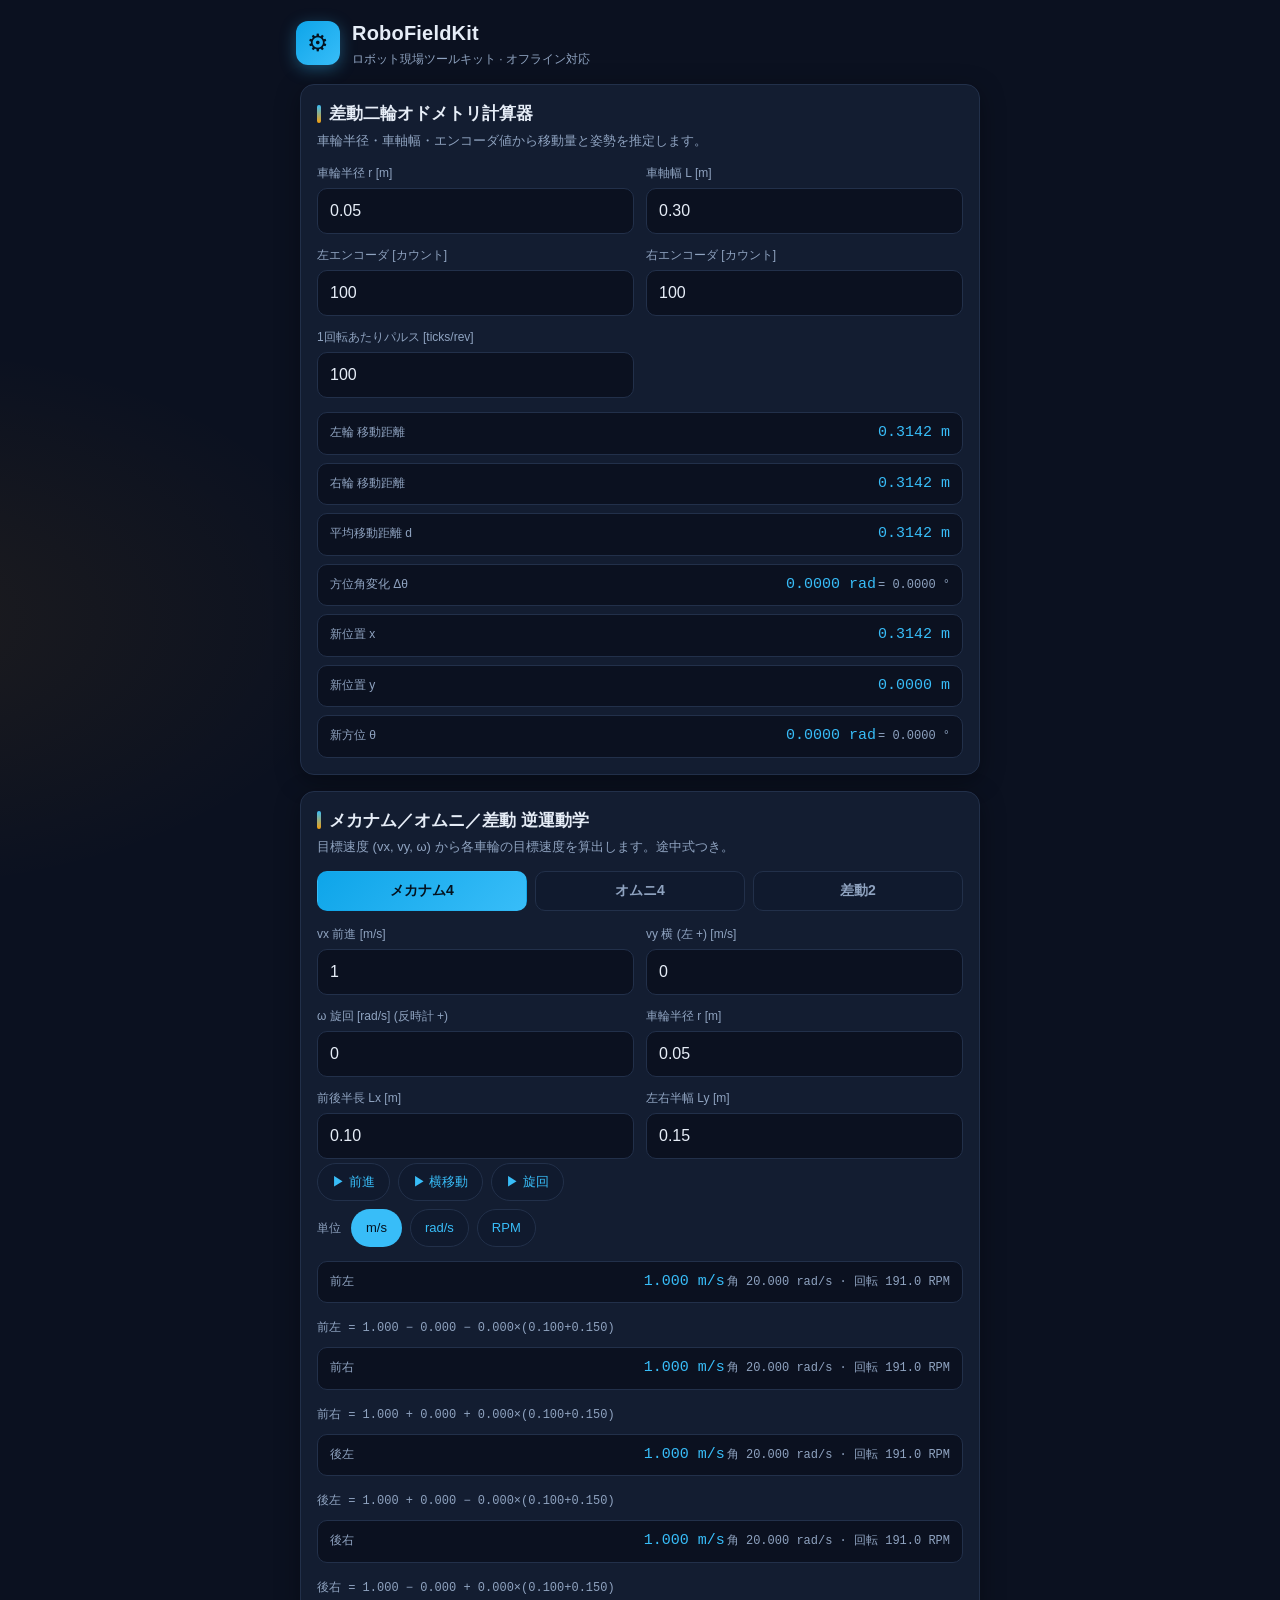
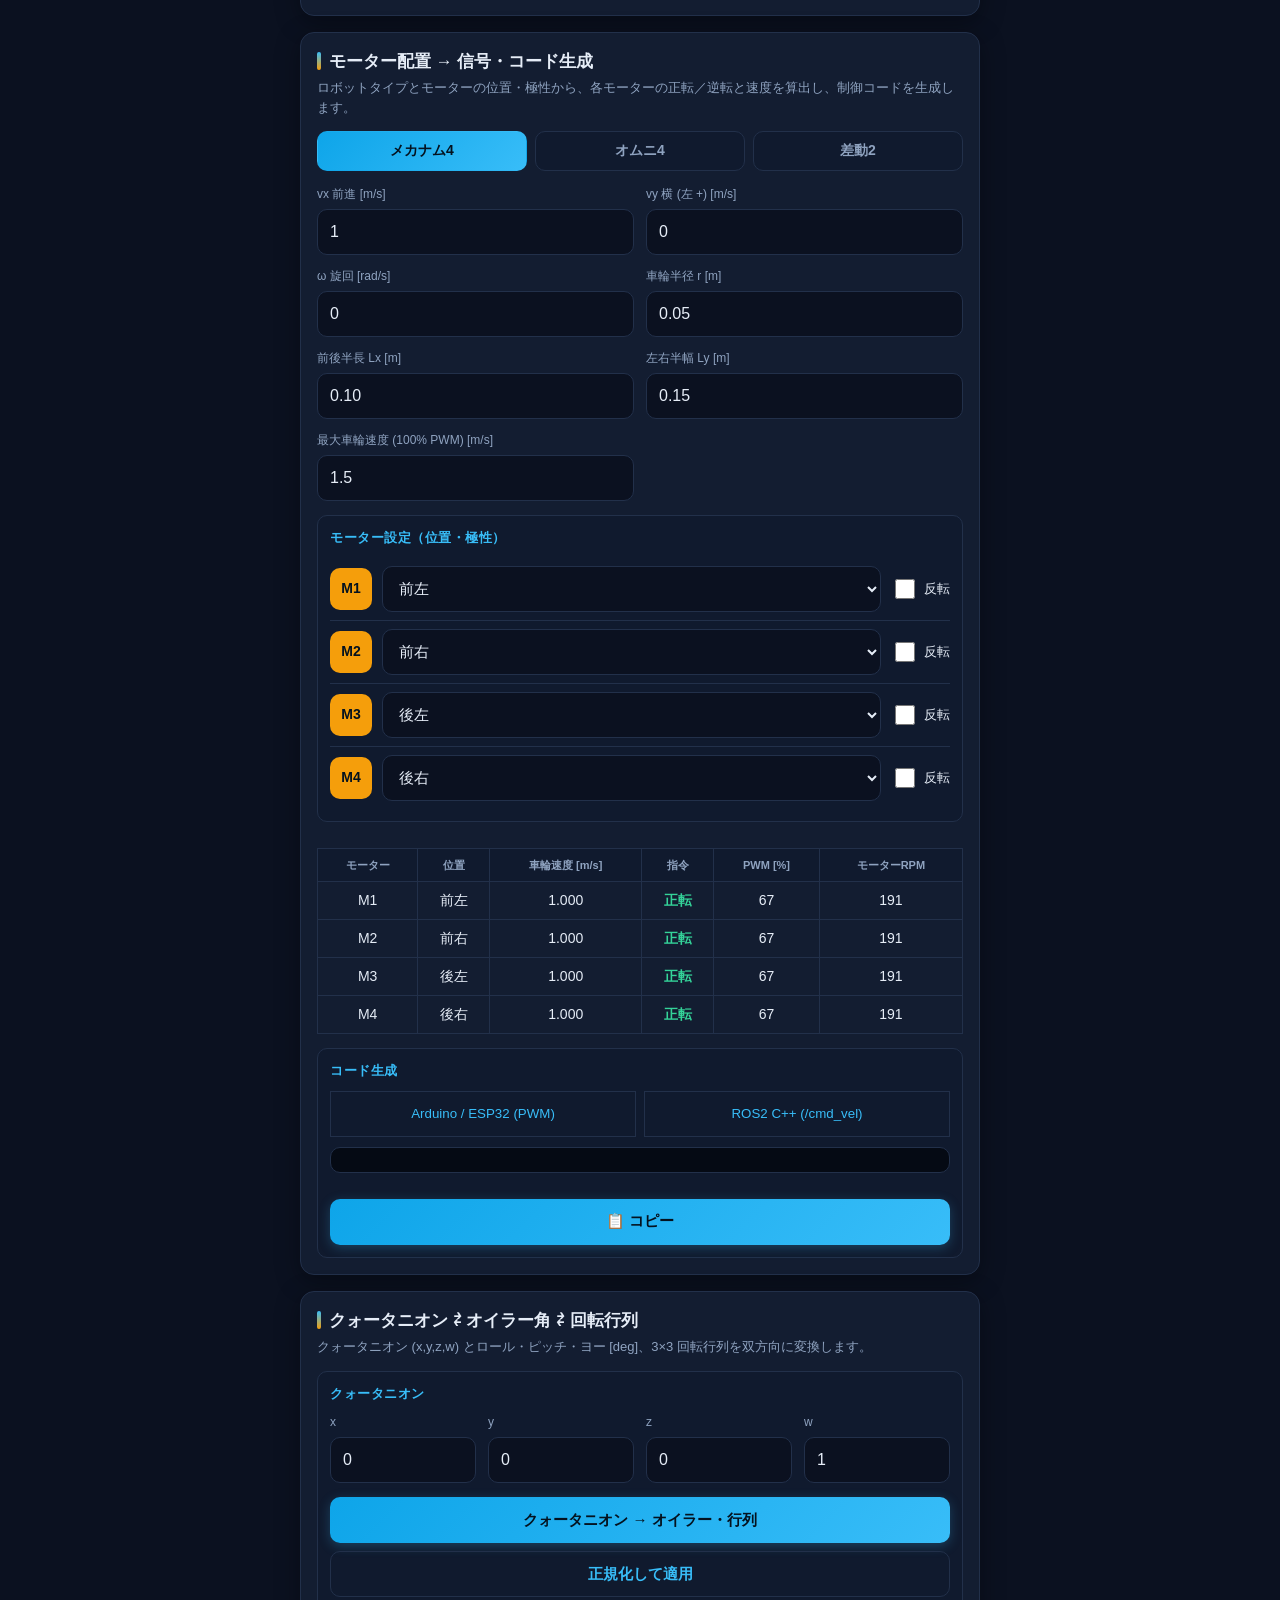
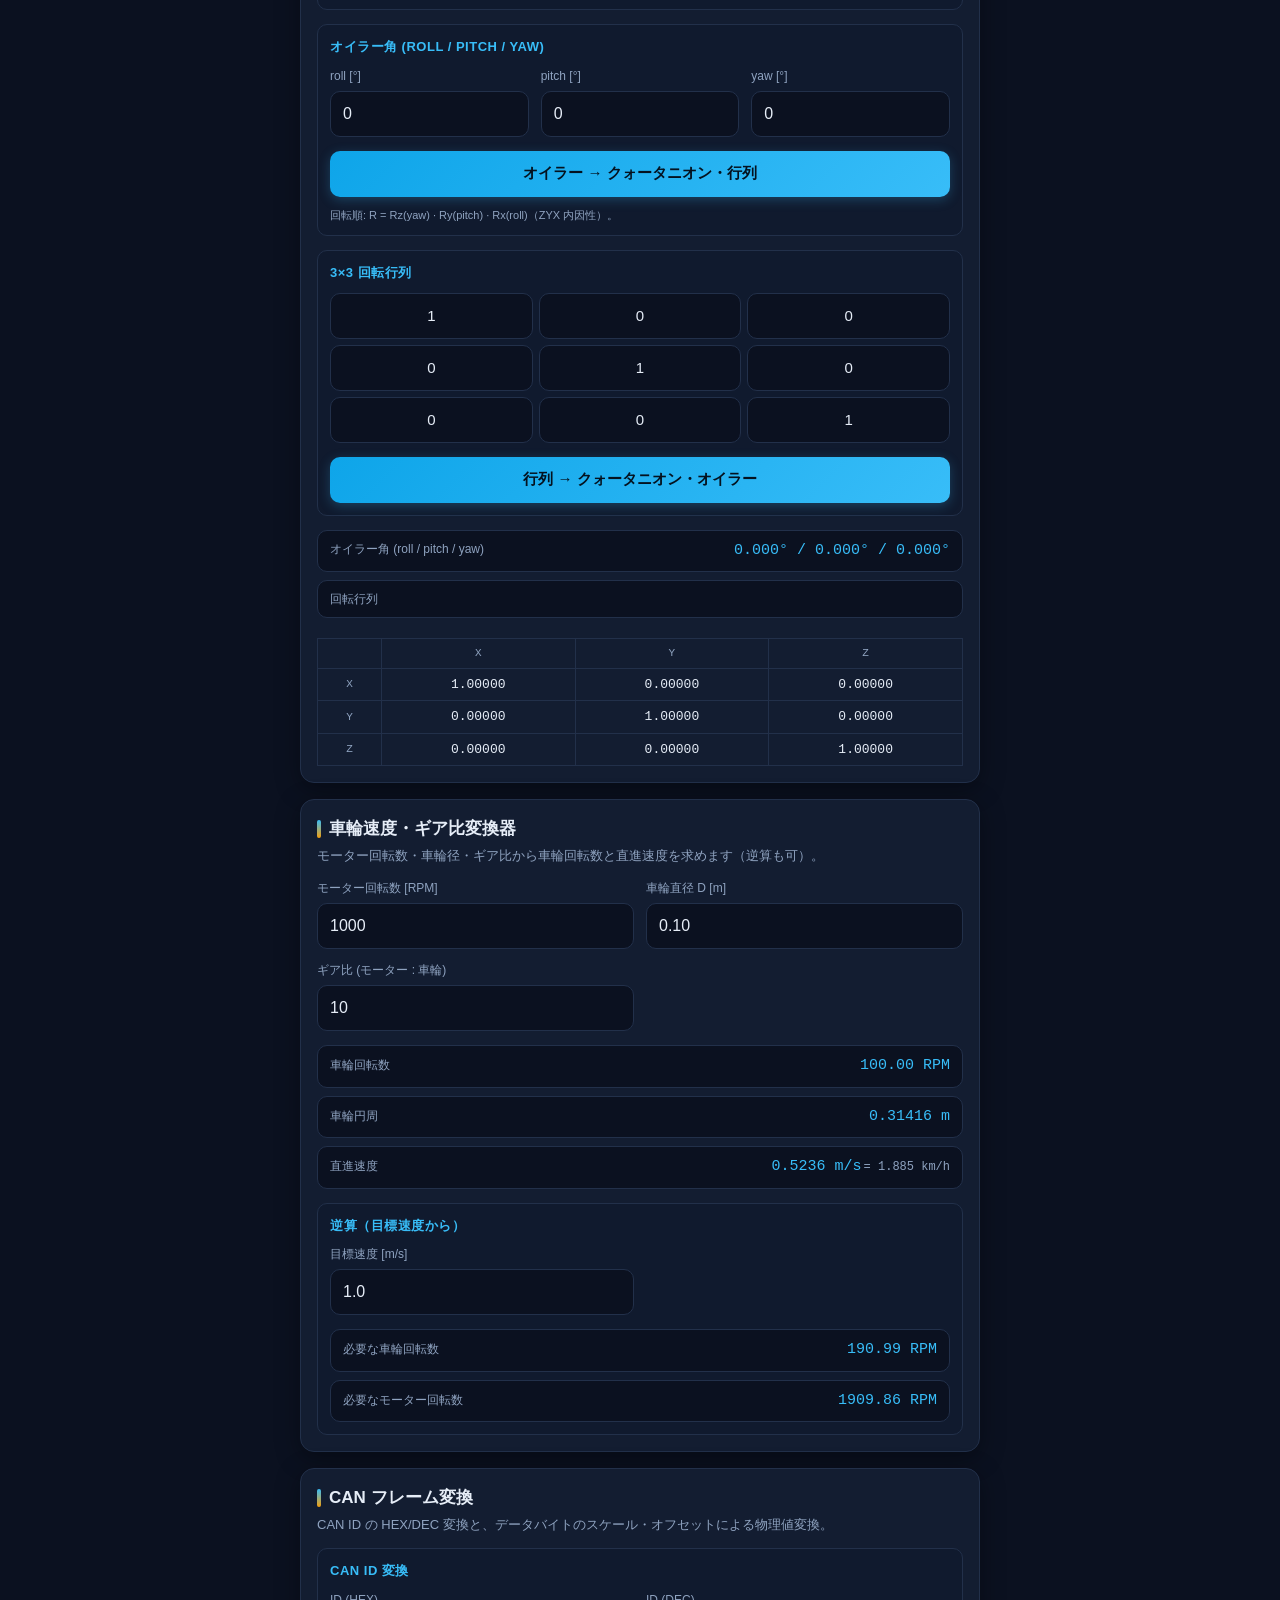
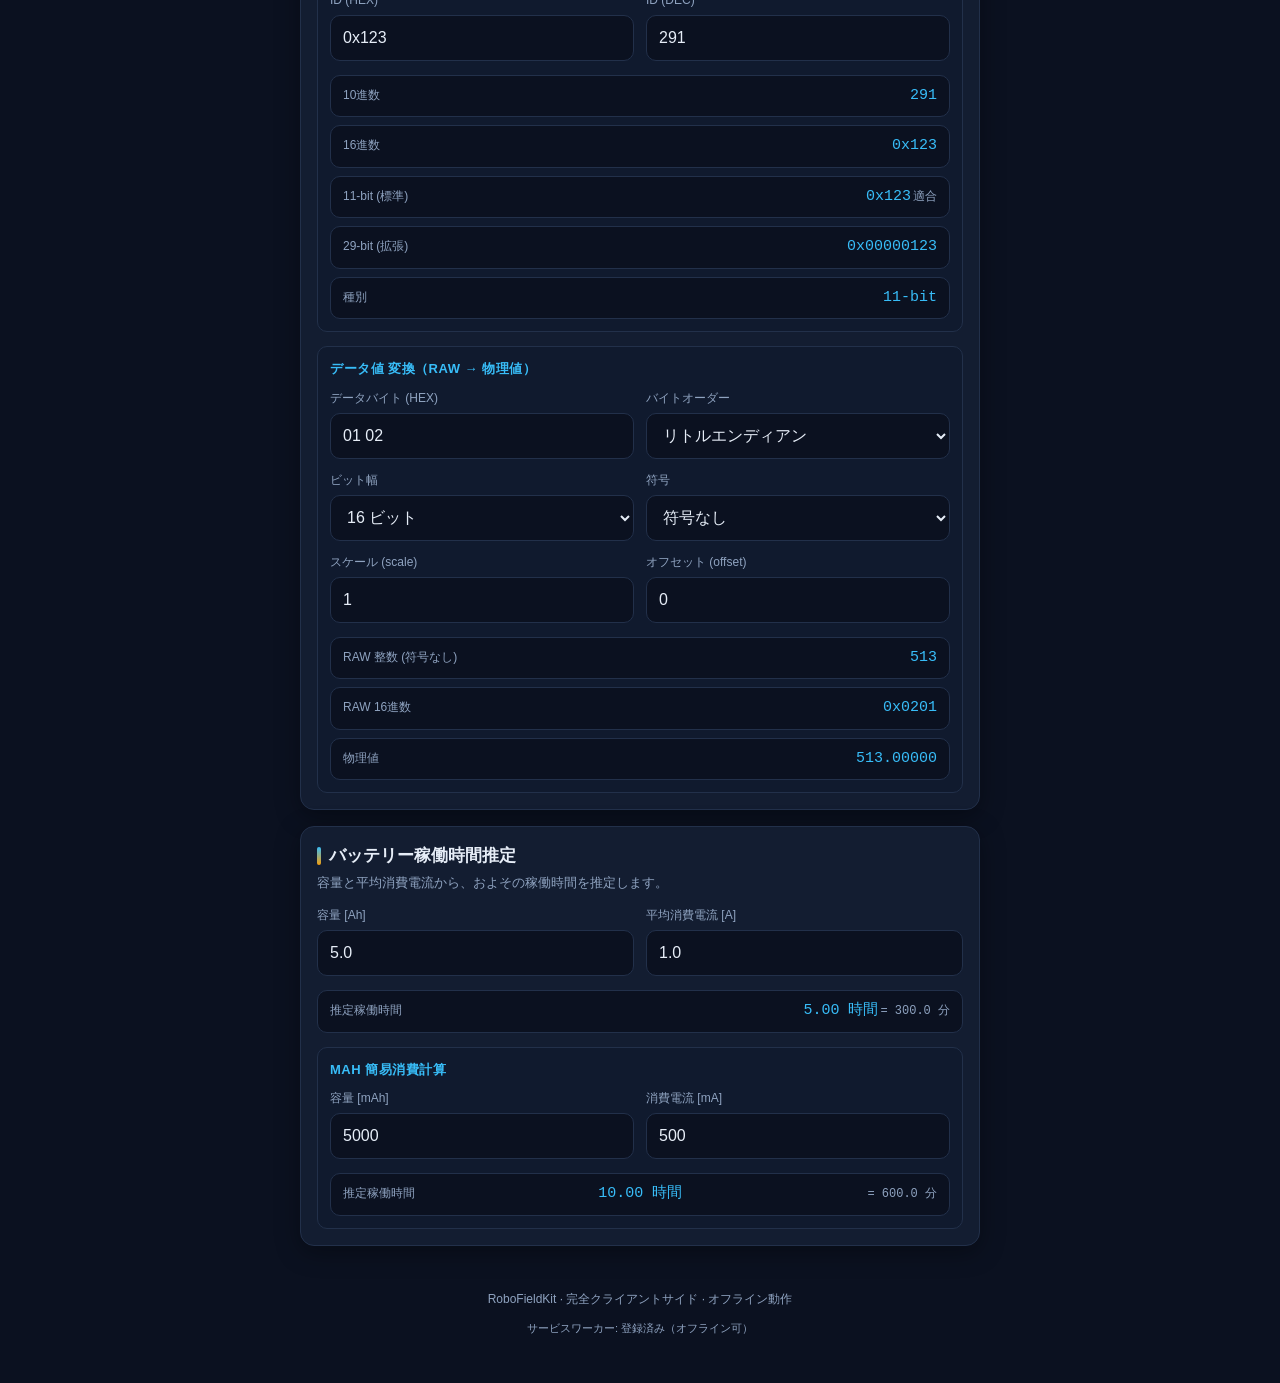
==== index.html @ 19f97121 "RoboFieldKit: ロボット現場ツール PWA v1" ====
<!DOCTYPE html>
<html lang="ja">
<head>
  <meta charset="UTF-8" />
  <meta name="viewport" content="width=device-width, initial-scale=1, viewport-fit=cover" />
  <meta name="theme-color" content="#0b1120" />
  <meta name="description" content="RoboFieldKit — ロボット現場作業のためのポケットツールキット。完全オフライン対応。" />
  <meta name="apple-mobile-web-app-capable" content="yes" />
  <meta name="apple-mobile-web-app-status-bar-style" content="black-translucent" />
  <meta name="apple-mobile-web-app-title" content="RoboFieldKit" />
  <title>RoboFieldKit — ロボット現場ツールキット</title>
  <link rel="manifest" href="manifest.json" />
  <link rel="icon" type="image/png" sizes="192x192" href="icons/icon-192.png" />
  <link rel="icon" type="image/png" sizes="512x512" href="icons/icon-512.png" />
  <link rel="apple-touch-icon" href="icons/icon-192.png" />
  <link rel="stylesheet" href="css/style.css" />
</head>
<body>
  <header class="app-header">
    <div class="brand">
      <span class="brand-mark" aria-hidden="true">⚙</span>
      <div>
        <h1>RoboFieldKit</h1>
        <p class="tagline">ロボット現場ツールキット · オフライン対応</p>
      </div>
    </div>
    <span id="installHint" class="install-hint hidden">📲 インストール可能</span>
  </header>

  <main class="cards">

    <!-- 1. 差動二輪オドメトリ -->
    <section class="card" id="card-odom">
      <h2>差動二輪オドメトリ計算器</h2>
      <p class="desc">車輪半径・車軸幅・エンコーダ値から移動量と姿勢を推定します。</p>
      <div class="grid">
        <label>車輪半径 r [m]<input id="odom-r" type="number" inputmode="decimal" step="any" value="0.05" /></label>
        <label>車軸幅 L [m]<input id="odom-l" type="number" inputmode="decimal" step="any" value="0.30" /></label>
        <label>左エンコーダ [カウント]<input id="odom-nl" type="number" inputmode="decimal" step="any" value="100" /></label>
        <label>右エンコーダ [カウント]<input id="odom-nr" type="number" inputmode="decimal" step="any" value="100" /></label>
        <label>1回転あたりパルス [ticks/rev]<input id="odom-tpr" type="number" inputmode="decimal" step="any" value="100" /></label>
      </div>
      <div class="results" id="odom-results"></div>
      <p class="error hidden" id="odom-error"></p>
    </section>

    <!-- メカナム／オムニ／差動 逆運動学 -->
    <section class="card" id="card-kinematics">
      <h2>メカナム／オムニ／差動 逆運動学</h2>
      <p class="desc">目標速度 (vx, vy, ω) から各車輪の目標速度を算出します。途中式つき。</p>

      <div class="tabs" id="kin-tabs">
        <button class="tab active" data-kin="mecanum">メカナム4</button>
        <button class="tab" data-kin="omni">オムニ4</button>
        <button class="tab" data-kin="diff">差動2</button>
      </div>

      <div class="grid">
        <label>vx 前進 [m/s]<input id="kin-vx" type="number" inputmode="decimal" step="any" value="1" /></label>
        <label>vy 横 (左 +) [m/s]<input id="kin-vy" type="number" inputmode="decimal" step="any" value="0" /></label>
        <label>ω 旋回 [rad/s] (反時計 +)<input id="kin-w" type="number" inputmode="decimal" step="any" value="0" /></label>
        <label>車輪半径 r [m]<input id="kin-r" type="number" inputmode="decimal" step="any" value="0.05" /></label>
        <label>前後半長 Lx [m]<input id="kin-lx" type="number" inputmode="decimal" step="any" value="0.10" /></label>
        <label>左右半幅 Ly [m]<input id="kin-ly" type="number" inputmode="decimal" step="any" value="0.15" /></label>
      </div>

      <div class="preset-row">
        <button class="chip" data-preset="forward">▶ 前進</button>
        <button class="chip" data-preset="strafe">▶ 横移動</button>
        <button class="chip" data-preset="rotate">▶ 旋回</button>
      </div>

      <div class="unit-toggle" id="kin-unit">
        <span class="unit-label">単位</span>
        <button class="chip active" data-unit="ms">m/s</button>
        <button class="chip" data-unit="rads">rad/s</button>
        <button class="chip" data-unit="rpm">RPM</button>
      </div>

      <div class="results" id="kin-results"></div>
      <p class="error hidden" id="kin-error"></p>
    </section>

    <!-- モーター配置 → 信号・コード生成 -->
    <section class="card" id="card-motor">
      <h2>モーター配置 → 信号・コード生成</h2>
      <p class="desc">ロボットタイプとモーターの位置・極性から、各モーターの正転／逆転と速度を算出し、制御コードを生成します。</p>

      <div class="tabs" id="motor-tabs">
        <button class="tab active" data-type="mecanum">メカナム4</button>
        <button class="tab" data-type="omni">オムニ4</button>
        <button class="tab" data-type="diff">差動2</button>
      </div>

      <div class="grid">
        <label>vx 前進 [m/s]<input id="mot-vx" type="number" inputmode="decimal" step="any" value="1" /></label>
        <label>vy 横 (左 +) [m/s]<input id="mot-vy" type="number" inputmode="decimal" step="any" value="0" /></label>
        <label>ω 旋回 [rad/s]<input id="mot-w" type="number" inputmode="decimal" step="any" value="0" /></label>
        <label>車輪半径 r [m]<input id="mot-r" type="number" inputmode="decimal" step="any" value="0.05" /></label>
        <label>前後半長 Lx [m]<input id="mot-lx" type="number" inputmode="decimal" step="any" value="0.10" /></label>
        <label>左右半幅 Ly [m]<input id="mot-ly" type="number" inputmode="decimal" step="any" value="0.15" /></label>
        <label>最大車輪速度 (100% PWM) [m/s]<input id="mot-vmax" type="number" inputmode="decimal" step="any" value="1.5" /></label>
      </div>

      <div class="subcard">
        <h3>モーター設定（位置・極性）</h3>
        <div id="motor-config"></div>
      </div>

      <div class="results" id="motor-results"></div>

      <div class="subcard">
        <h3>コード生成</h3>
        <div class="btn-row">
          <button class="btn-ghost" id="btn-gen-arduino">Arduino / ESP32 (PWM)</button>
          <button class="btn-ghost" id="btn-gen-ros">ROS2 C++ (/cmd_vel)</button>
        </div>
        <pre id="code-output" class="code-output"></pre>
        <button class="btn" id="btn-copy">📋 コピー</button>
      </div>
      <p class="error hidden" id="motor-error"></p>
    </section>


    <!-- 2. クォータニオン ⇄ オイラー ⇄ 回転行列 -->
    <section class="card" id="card-quat">
      <h2>クォータニオン ⇄ オイラー角 ⇄ 回転行列</h2>
      <p class="desc">クォータニオン (x,y,z,w) とロール・ピッチ・ヨー [deg]、3×3 回転行列を双方向に変換します。</p>

      <div class="subcard">
        <h3>クォータニオン</h3>
        <div class="grid grid-4">
          <label>x<input id="q-x" type="number" inputmode="decimal" step="any" value="0" /></label>
          <label>y<input id="q-y" type="number" inputmode="decimal" step="any" value="0" /></label>
          <label>z<input id="q-z" type="number" inputmode="decimal" step="any" value="0" /></label>
          <label>w<input id="q-w" type="number" inputmode="decimal" step="any" value="1" /></label>
        </div>
        <button class="btn" id="btn-q2e">クォータニオン → オイラー・行列</button>
        <button class="btn btn-ghost" id="btn-q-norm">正規化して適用</button>
      </div>

      <div class="subcard">
        <h3>オイラー角 (roll / pitch / yaw)</h3>
        <div class="grid grid-3">
          <label>roll [°]<input id="e-roll" type="number" inputmode="decimal" step="any" value="0" /></label>
          <label>pitch [°]<input id="e-pitch" type="number" inputmode="decimal" step="any" value="0" /></label>
          <label>yaw [°]<input id="e-yaw" type="number" inputmode="decimal" step="any" value="0" /></label>
        </div>
        <button class="btn" id="btn-e2q">オイラー → クォータニオン・行列</button>
        <p class="note">回転順: R = Rz(yaw) · Ry(pitch) · Rx(roll)（ZYX 内因性）。</p>
      </div>

      <div class="subcard">
        <h3>3×3 回転行列</h3>
        <div class="matrix-inputs" id="matrix-inputs"></div>
        <button class="btn" id="btn-m2qe">行列 → クォータニオン・オイラー</button>
      </div>

      <div class="results matrix-outputs" id="quat-results"></div>
      <p class="error hidden" id="quat-error"></p>
    </section>

    <!-- 3. 車輪速度・ギア比 -->
    <section class="card" id="card-wheel">
      <h2>車輪速度・ギア比変換器</h2>
      <p class="desc">モーター回転数・車輪径・ギア比から車輪回転数と直進速度を求めます（逆算も可）。</p>
      <div class="grid">
        <label>モーター回転数 [RPM]<input id="wh-motor" type="number" inputmode="decimal" step="any" value="1000" /></label>
        <label>車輪直径 D [m]<input id="wh-d" type="number" inputmode="decimal" step="any" value="0.10" /></label>
        <label>ギア比 (モーター : 車輪)<input id="wh-ratio" type="number" inputmode="decimal" step="any" value="10" /></label>
      </div>
      <div class="results" id="wheel-results"></div>
      <div class="subcard">
        <h3>逆算（目標速度から）</h3>
        <div class="grid">
          <label>目標速度 [m/s]<input id="wh-speed" type="number" inputmode="decimal" step="any" value="1.0" /></label>
        </div>
        <div class="results" id="wheel-rev-results"></div>
      </div>
      <p class="error hidden" id="wheel-error"></p>
    </section>

    <!-- 4. CAN フレーム変換 -->
    <section class="card" id="card-can">
      <h2>CAN フレーム変換</h2>
      <p class="desc">CAN ID の HEX/DEC 変換と、データバイトのスケール・オフセットによる物理値変換。</p>

      <div class="subcard">
        <h3>CAN ID 変換</h3>
        <div class="grid">
          <label>ID (HEX)<input id="can-id-hex" type="text" inputmode="text" placeholder="例: 0x123" value="0x123" /></label>
          <label>ID (DEC)<input id="can-id-dec" type="text" inputmode="numeric" placeholder="例: 291" value="291" /></label>
        </div>
        <div class="results" id="can-id-results"></div>
      </div>

      <div class="subcard">
        <h3>データ値 変換（raw → 物理値）</h3>
        <div class="grid">
          <label>データバイト (HEX)<input id="can-data" type="text" inputmode="text" placeholder="例: 01 02 03 04" value="01 02" /></label>
          <label>バイトオーダー
            <select id="can-order">
              <option value="le" selected>リトルエンディアン</option>
              <option value="be">ビッグエンディアン</option>
            </select>
          </label>
          <label>ビット幅
            <select id="can-bits">
              <option value="16" selected>16 ビット</option>
              <option value="32">32 ビット</option>
            </select>
          </label>
          <label>符号
            <select id="can-signed">
              <option value="unsigned" selected>符号なし</option>
              <option value="signed">符号あり</option>
            </select>
          </label>
          <label>スケール (scale)<input id="can-scale" type="number" inputmode="decimal" step="any" value="1" /></label>
          <label>オフセット (offset)<input id="can-offset" type="number" inputmode="decimal" step="any" value="0" /></label>
        </div>
        <div class="results" id="can-data-results"></div>
      </div>
      <p class="error hidden" id="can-error"></p>
    </section>

    <!-- 5. バッテリー稼働時間 -->
    <section class="card" id="card-batt">
      <h2>バッテリー稼働時間推定</h2>
      <p class="desc">容量と平均消費電流から、およその稼働時間を推定します。</p>
      <div class="grid">
        <label>容量 [Ah]<input id="batt-ah" type="number" inputmode="decimal" step="any" value="5.0" /></label>
        <label>平均消費電流 [A]<input id="batt-a" type="number" inputmode="decimal" step="any" value="1.0" /></label>
      </div>
      <div class="results" id="batt-results"></div>

      <div class="subcard">
        <h3>mAh 簡易消費計算</h3>
        <div class="grid">
          <label>容量 [mAh]<input id="batt-mah" type="number" inputmode="decimal" step="any" value="5000" /></label>
          <label>消費電流 [mA]<input id="batt-ma" type="number" inputmode="decimal" step="any" value="500" /></label>
        </div>
        <div class="results" id="batt-mah-results"></div>
      </div>
      <p class="error hidden" id="batt-error"></p>
    </section>

  </main>

  <footer class="app-footer">
    <p>RoboFieldKit · 完全クライアントサイド · オフライン動作</p>
    <p id="sw-status" class="sw-status">サービスワーカー: 確認中…</p>
  </footer>

  <script src="js/kinematics.js"></script>
  <script src="js/app.js"></script>
</body>
</html>
---- css/style.css ----
:root {
  --bg: #0b1120;
  --bg-2: #101a2e;
  --bg-3: #16223a;
  --card: #131d31;
  --border: #22304a;
  --text: #e6edf7;
  --muted: #8fa3c0;
  --accent: #38bdf8;
  --accent-2: #f59e0b;
  --ok: #34d399;
  --err: #f87171;
  --radius: 14px;
  --touch: 46px;
}

* { box-sizing: border-box; }

html { -webkit-text-size-adjust: 100%; }

body {
  margin: 0;
  background: var(--bg);
  background-image:
    radial-gradient(1200px 600px at 80% -10%, rgba(56, 189, 248, 0.10), transparent 60%),
    radial-gradient(900px 500px at -10% 10%, rgba(245, 158, 11, 0.08), transparent 55%);
  color: var(--text);
  font-family: -apple-system, BlinkMacSystemFont, "Segoe UI", "Hiragino Sans", "Noto Sans JP", "Yu Gothic UI", sans-serif;
  line-height: 1.5;
  min-height: 100vh;
  padding-bottom: calc(env(safe-area-inset-bottom, 0px) + 16px);
}

.app-header {
  display: flex;
  align-items: center;
  justify-content: space-between;
  gap: 12px;
  padding: 18px 16px 8px;
  max-width: 720px;
  margin: 0 auto;
}

.brand { display: flex; align-items: center; gap: 12px; }

.brand-mark {
  display: grid;
  place-items: center;
  width: 44px;
  height: 44px;
  font-size: 24px;
  background: linear-gradient(135deg, #0ea5e9, #38bdf8);
  color: #04121f;
  border-radius: 12px;
  box-shadow: 0 4px 16px rgba(56, 189, 248, 0.35);
}

h1 { font-size: 20px; margin: 0; letter-spacing: 0.2px; }
.tagline { font-size: 12px; color: var(--muted); margin: 2px 0 0; }

.install-hint {
  font-size: 12px;
  background: var(--bg-3);
  border: 1px solid var(--border);
  color: var(--accent);
  padding: 6px 10px;
  border-radius: 999px;
  white-space: nowrap;
}

.cards {
  max-width: 720px;
  margin: 0 auto;
  padding: 8px 12px 24px;
  display: flex;
  flex-direction: column;
  gap: 16px;
}

.card {
  background: var(--card);
  border: 1px solid var(--border);
  border-radius: var(--radius);
  padding: 16px;
  box-shadow: 0 6px 24px rgba(0, 0, 0, 0.35);
}

.card h2 {
  font-size: 17px;
  margin: 0 0 4px;
  display: flex;
  align-items: center;
  gap: 8px;
}

.card h2::before {
  content: "";
  width: 4px;
  height: 18px;
  border-radius: 2px;
  background: linear-gradient(var(--accent), var(--accent-2));
}

.desc { font-size: 13px; color: var(--muted); margin: 0 0 14px; }

.subcard {
  margin-top: 14px;
  padding: 12px;
  background: var(--bg-2);
  border: 1px solid var(--border);
  border-radius: 10px;
}

.subcard h3 {
  font-size: 13px;
  margin: 0 0 10px;
  color: var(--accent);
  text-transform: uppercase;
  letter-spacing: 0.5px;
}

.grid {
  display: grid;
  grid-template-columns: 1fr 1fr;
  gap: 12px;
}

.grid-4 { grid-template-columns: repeat(4, 1fr); }
.grid-3 { grid-template-columns: repeat(3, 1fr); }

label {
  display: flex;
  flex-direction: column;
  gap: 6px;
  font-size: 12px;
  color: var(--muted);
  min-width: 0;
}

input, select {
  width: 100%;
  min-height: var(--touch);
  padding: 8px 12px;
  font-size: 16px;
  color: var(--text);
  background: var(--bg);
  border: 1px solid var(--border);
  border-radius: 10px;
  outline: none;
  transition: border-color 0.15s, box-shadow 0.15s;
  font-family: inherit;
}

input:focus, select:focus {
  border-color: var(--accent);
  box-shadow: 0 0 0 3px rgba(56, 189, 248, 0.18);
}

input:invalid { border-color: var(--err); }

/* hide number spinners for cleaner mobile look */
input[type="number"]::-webkit-outer-spin-button,
input[type="number"]::-webkit-inner-spin-button { -webkit-appearance: none; margin: 0; }
input[type="number"] { -moz-appearance: textfield; appearance: textfield; }

.btn {
  min-height: var(--touch);
  padding: 10px 18px;
  margin-top: 14px;
  font-size: 15px;
  font-weight: 600;
  color: #04121f;
  background: linear-gradient(135deg, #0ea5e9, #38bdf8);
  border: none;
  border-radius: 10px;
  cursor: pointer;
  width: 100%;
  box-shadow: 0 3px 12px rgba(56, 189, 248, 0.25);
}
.btn:active { transform: translateY(1px); }

.btn-ghost {
  background: transparent;
  color: var(--accent);
  border: 1px solid var(--border);
  box-shadow: none;
  margin-top: 8px;
}

.results {
  margin-top: 14px;
  display: flex;
  flex-direction: column;
  gap: 8px;
}

.result-row {
  display: flex;
  align-items: baseline;
  justify-content: space-between;
  gap: 10px;
  padding: 9px 12px;
  background: var(--bg);
  border: 1px solid var(--border);
  border-radius: 10px;
  font-size: 14px;
}

.result-row .k { color: var(--muted); font-size: 12px; white-space: nowrap; }
.result-row .v {
  font-family: "SF Mono", ui-monospace, "JetBrains Mono", Menlo, Consolas, monospace;
  font-size: 15px;
  text-align: right;
  word-break: break-all;
  color: var(--accent);
}
.result-row .v.unit { color: var(--muted); font-size: 12px; margin-left: 2px; }

.error {
  margin-top: 10px;
  padding: 10px 12px;
  background: rgba(248, 113, 113, 0.12);
  border: 1px solid rgba(248, 113, 113, 0.4);
  border-radius: 10px;
  color: var(--err);
  font-size: 13px;
}

.note { font-size: 11px; color: var(--muted); margin: 10px 0 0; }

.matrix-inputs {
  display: grid;
  grid-template-columns: repeat(3, 1fr);
  gap: 6px;
}
.matrix-inputs input { text-align: center; padding: 8px 4px; font-size: 15px; }

.matrix-outputs .result-row { align-items: flex-start; }

.matrix-table {
  margin-top: 12px;
  border-collapse: collapse;
  font-family: "SF Mono", ui-monospace, Menlo, Consolas, monospace;
  font-size: 13px;
  width: 100%;
}
.matrix-table td {
  border: 1px solid var(--border);
  padding: 6px 8px;
  text-align: center;
  color: var(--text);
}
.matrix-table .heading { color: var(--muted); font-size: 11px; }

.app-footer {
  max-width: 720px;
  margin: 0 auto;
  padding: 8px 16px 20px;
  text-align: center;
  color: var(--muted);
  font-size: 12px;
}

.sw-status { margin-top: 4px; font-size: 11px; }

.hidden { display: none !important; }

/* tabs / chips / unit toggle */
.tabs { display: flex; gap: 8px; margin: 4px 0 14px; flex-wrap: wrap; }

.tab {
  min-height: 40px;
  padding: 8px 16px;
  font-size: 14px;
  font-weight: 600;
  color: var(--muted);
  background: var(--bg-2);
  border: 1px solid var(--border);
  border-radius: 10px;
  cursor: pointer;
  flex: 1;
}
.tab.active { color: #04121f; background: linear-gradient(135deg, #0ea5e9, #38bdf8); border-color: transparent; }

.preset-row, .unit-toggle { display: flex; gap: 8px; align-items: center; margin: 4px 0 8px; flex-wrap: wrap; }

.chip {
  min-height: 38px;
  padding: 6px 14px;
  font-size: 13px;
  color: var(--accent);
  background: var(--bg-2);
  border: 1px solid var(--border);
  border-radius: 999px;
  cursor: pointer;
}
.chip.active { color: #04121f; background: var(--accent); border-color: transparent; }

.unit-label { font-size: 12px; color: var(--muted); margin-right: 2px; }

.formula { font-family: "SF Mono", ui-monospace, Menlo, Consolas, monospace; font-size: 12px; color: var(--muted); margin: 8px 0 2px; overflow-x: auto; white-space: nowrap; }

/* motor config rows */
.motor-row {
  display: flex;
  align-items: center;
  gap: 10px;
  padding: 8px 0;
  border-bottom: 1px solid var(--border);
}
.motor-row:last-child { border-bottom: none; }

.motor-no {
  width: 42px;
  height: 42px;
  display: grid;
  place-items: center;
  font-weight: 700;
  font-size: 14px;
  color: #04121f;
  background: var(--accent-2);
  border-radius: 10px;
  flex-shrink: 0;
}

.motor-row select { flex: 1; min-height: var(--touch); font-size: 15px; }

.polarity {
  display: flex;
  flex-direction: row;
  align-items: center;
  gap: 6px;
  font-size: 13px;
  color: var(--text);
  white-space: nowrap;
  cursor: pointer;
}
.polarity input { width: 20px; height: 20px; min-height: 20px; accent-color: var(--accent-2); }

/* motor results table */
.motor-table { width: 100%; border-collapse: collapse; margin-top: 12px; font-size: 14px; }
.motor-table th, .motor-table td { border: 1px solid var(--border); padding: 8px 6px; text-align: center; }
.motor-table th { font-size: 11px; color: var(--muted); background: var(--bg-2); }
.motor-table .dir-fwd { color: var(--ok); font-weight: 700; }
.motor-table .dir-rev { color: var(--accent-2); font-weight: 700; }
.motor-table .dir-stop { color: var(--muted); }

/* code output */
.btn-row { display: flex; gap: 8px; flex-wrap: wrap; }
.btn-row .btn-ghost { flex: 1; margin-top: 0; min-height: var(--touch); }

.code-output {
  margin-top: 10px;
  padding: 12px;
  background: #050a14;
  border: 1px solid var(--border);
  border-radius: 10px;
  font-family: "SF Mono", ui-monospace, Menlo, Consolas, monospace;
  font-size: 12px;
  line-height: 1.45;
  color: #c7d4e8;
  overflow-x: auto;
  white-space: pre;
  max-height: 420px;
  overflow-y: auto;
}


@media (min-width: 560px) {
  .grid-4 { grid-template-columns: repeat(4, 1fr); }
  .cards { padding: 8px 20px 24px; }
}

@media (max-width: 380px) {
  .grid { grid-template-columns: 1fr; }
  .grid-4 { grid-template-columns: repeat(2, 1fr); }
  .grid-3 { grid-template-columns: repeat(3, 1fr); }
}
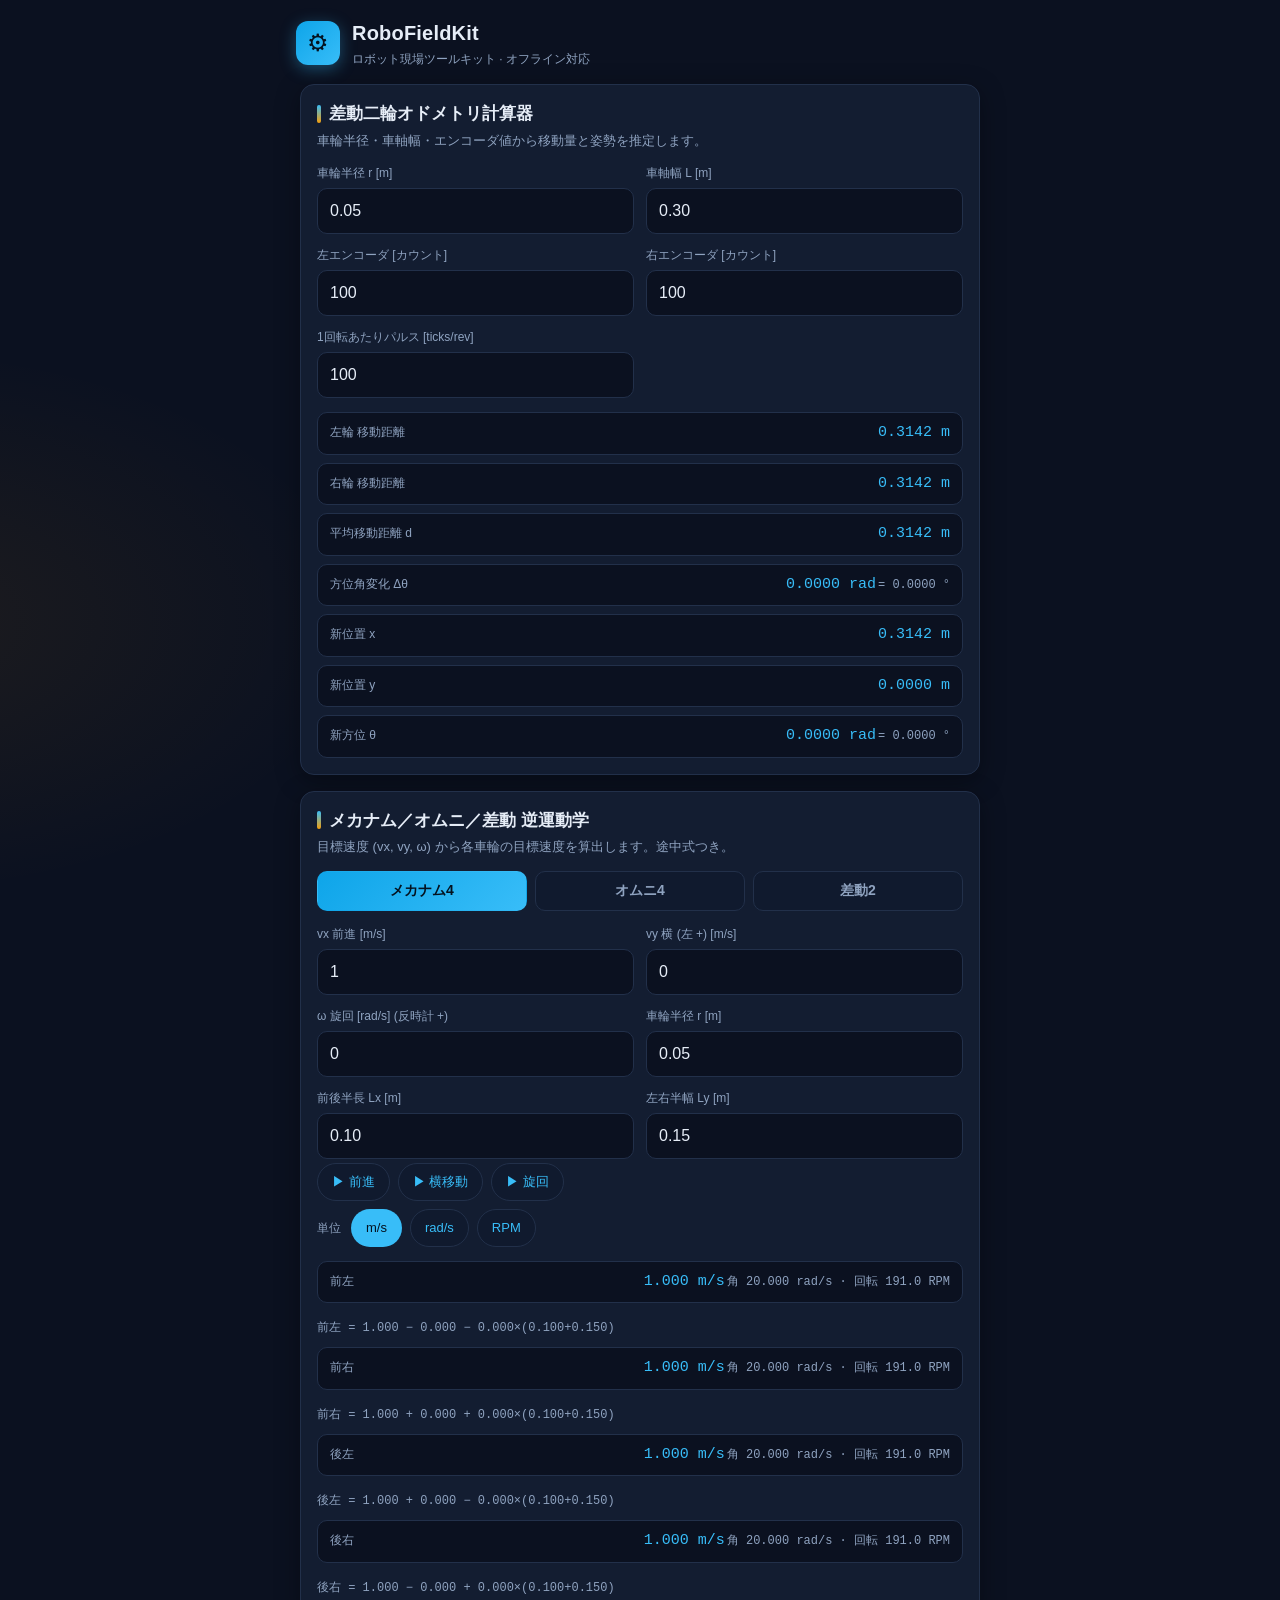
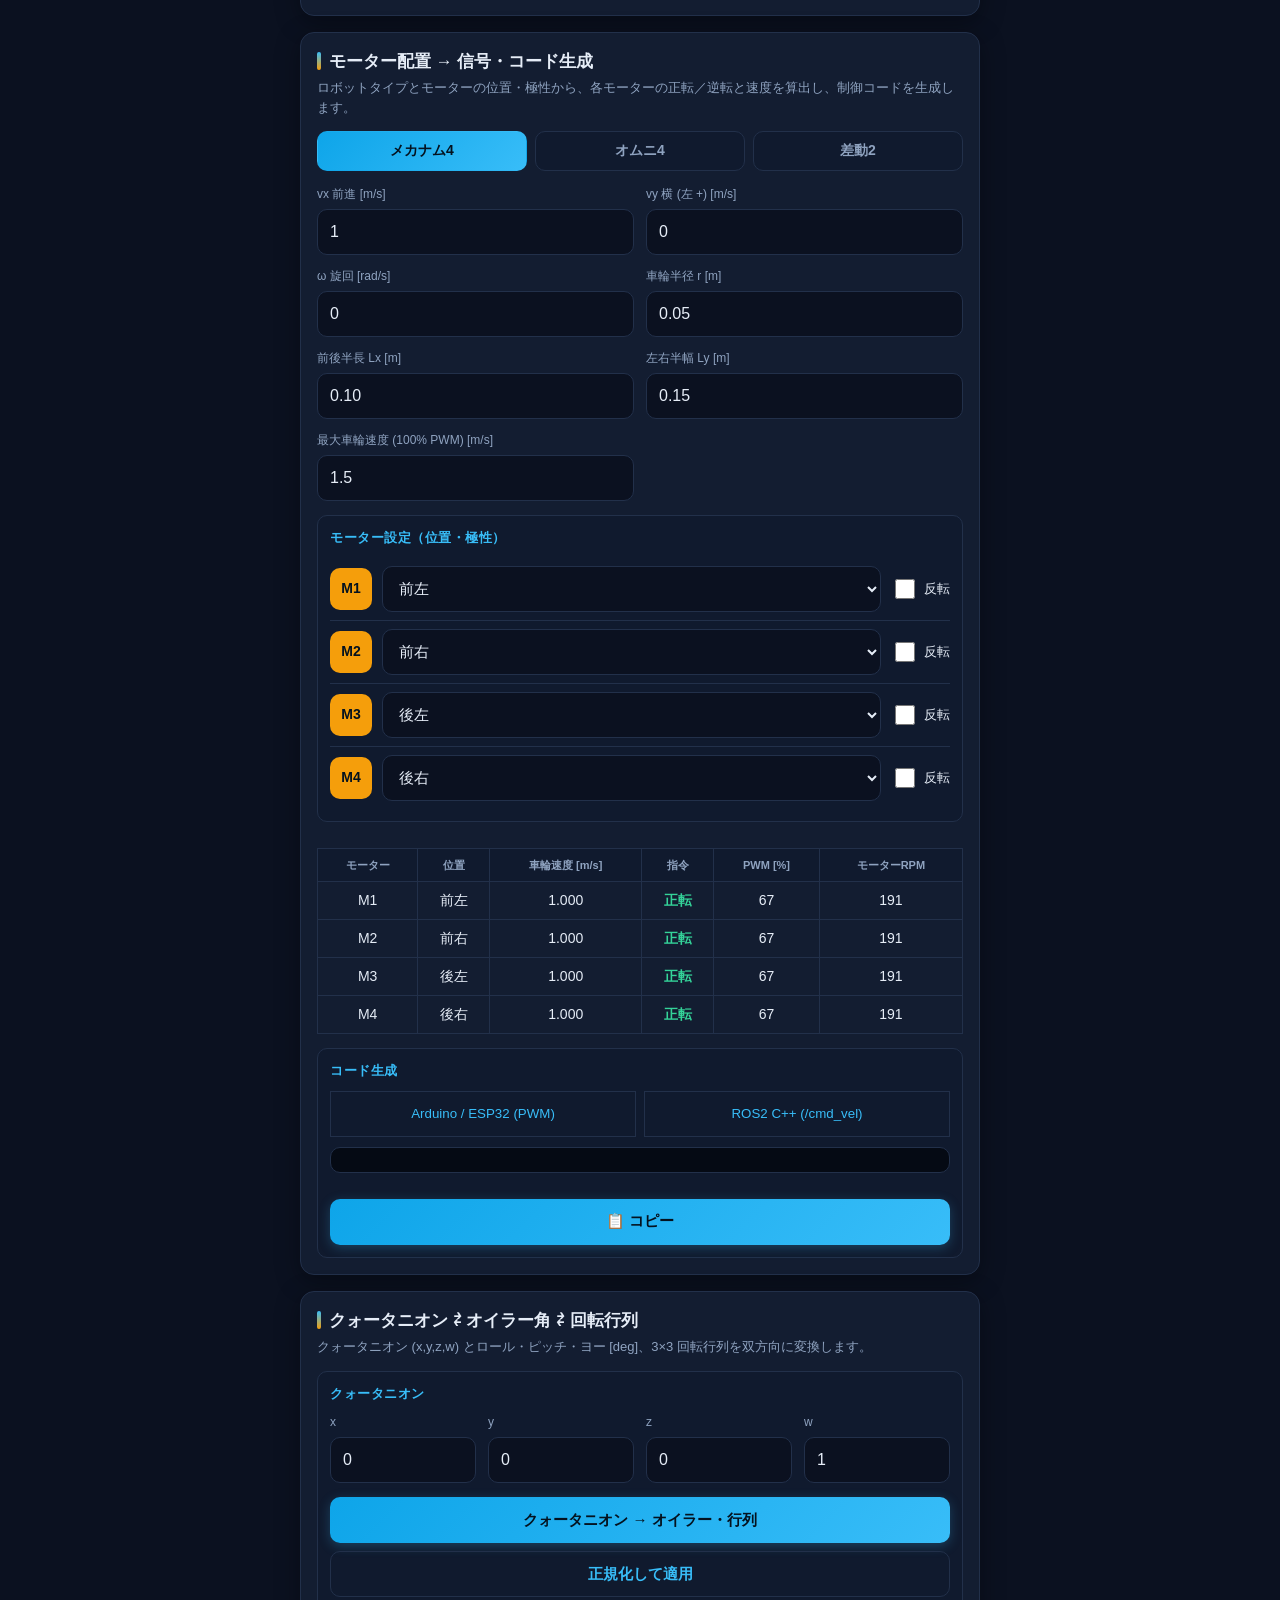
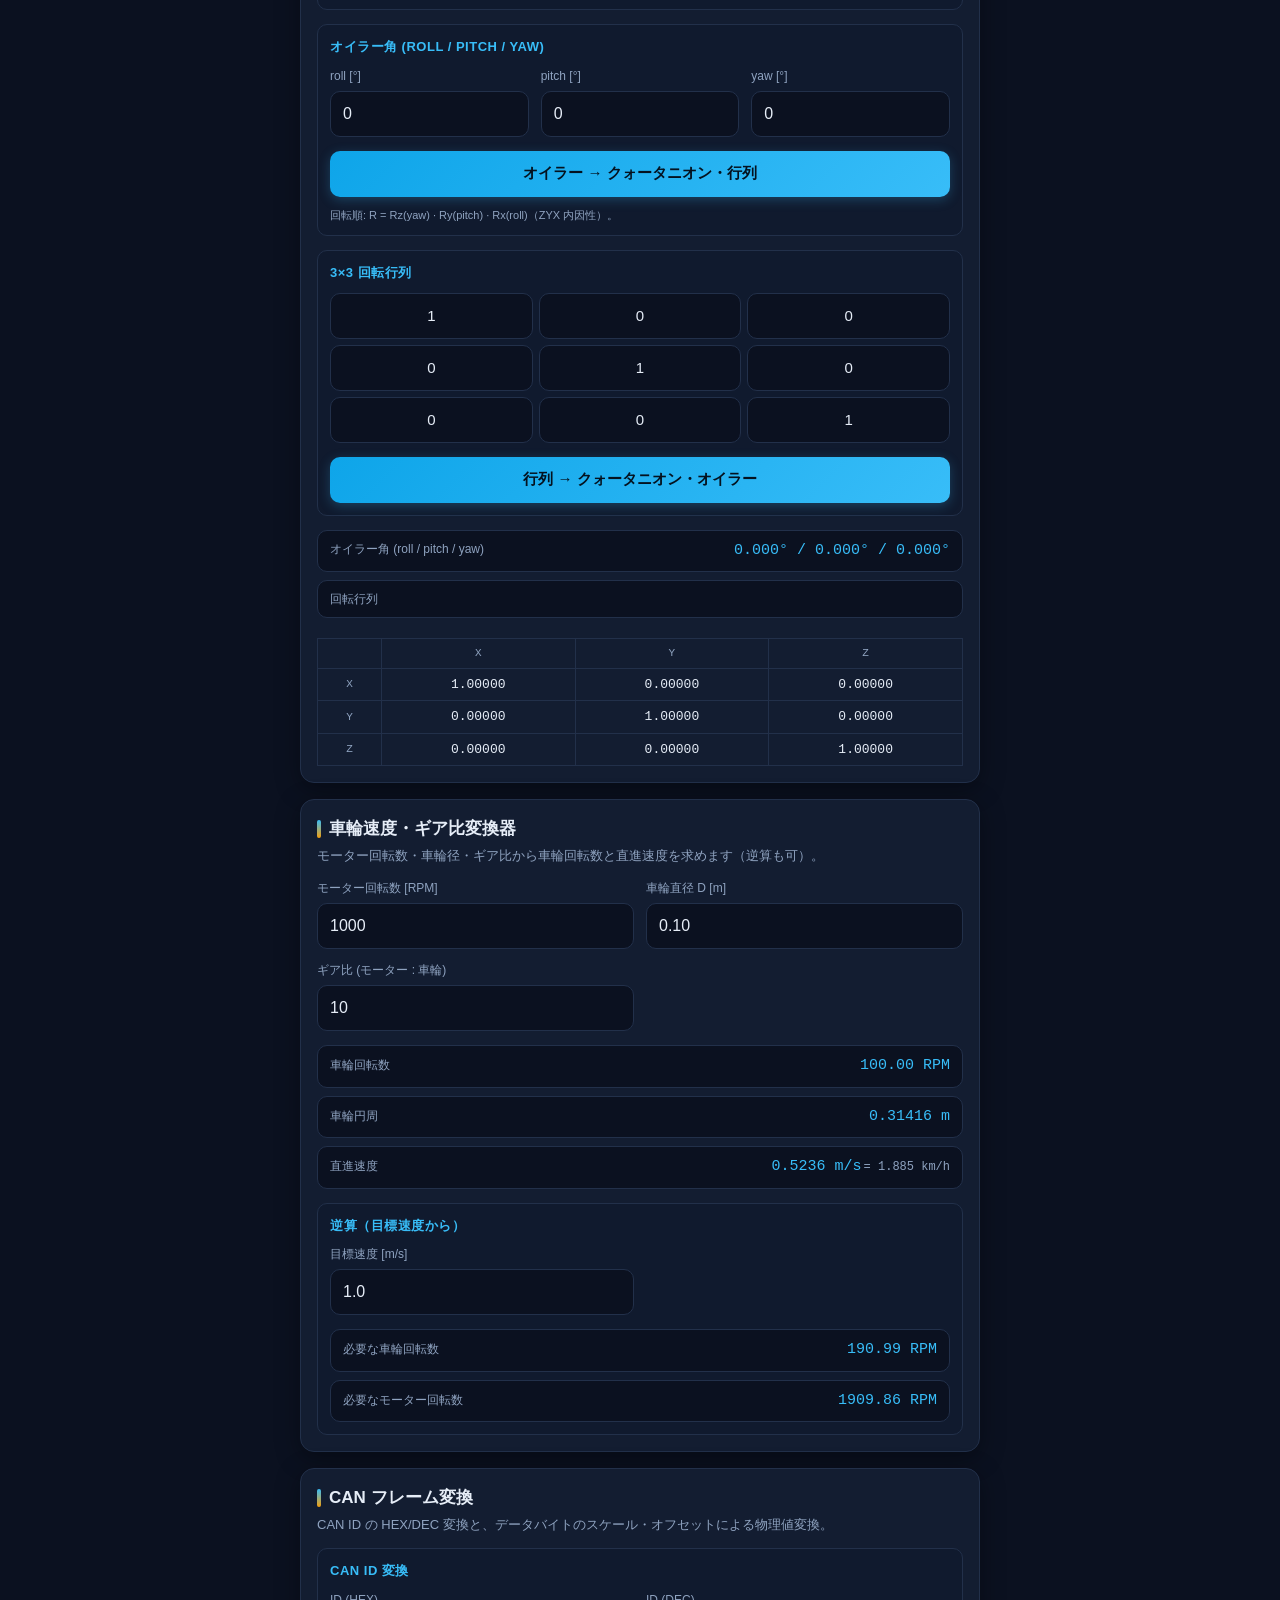
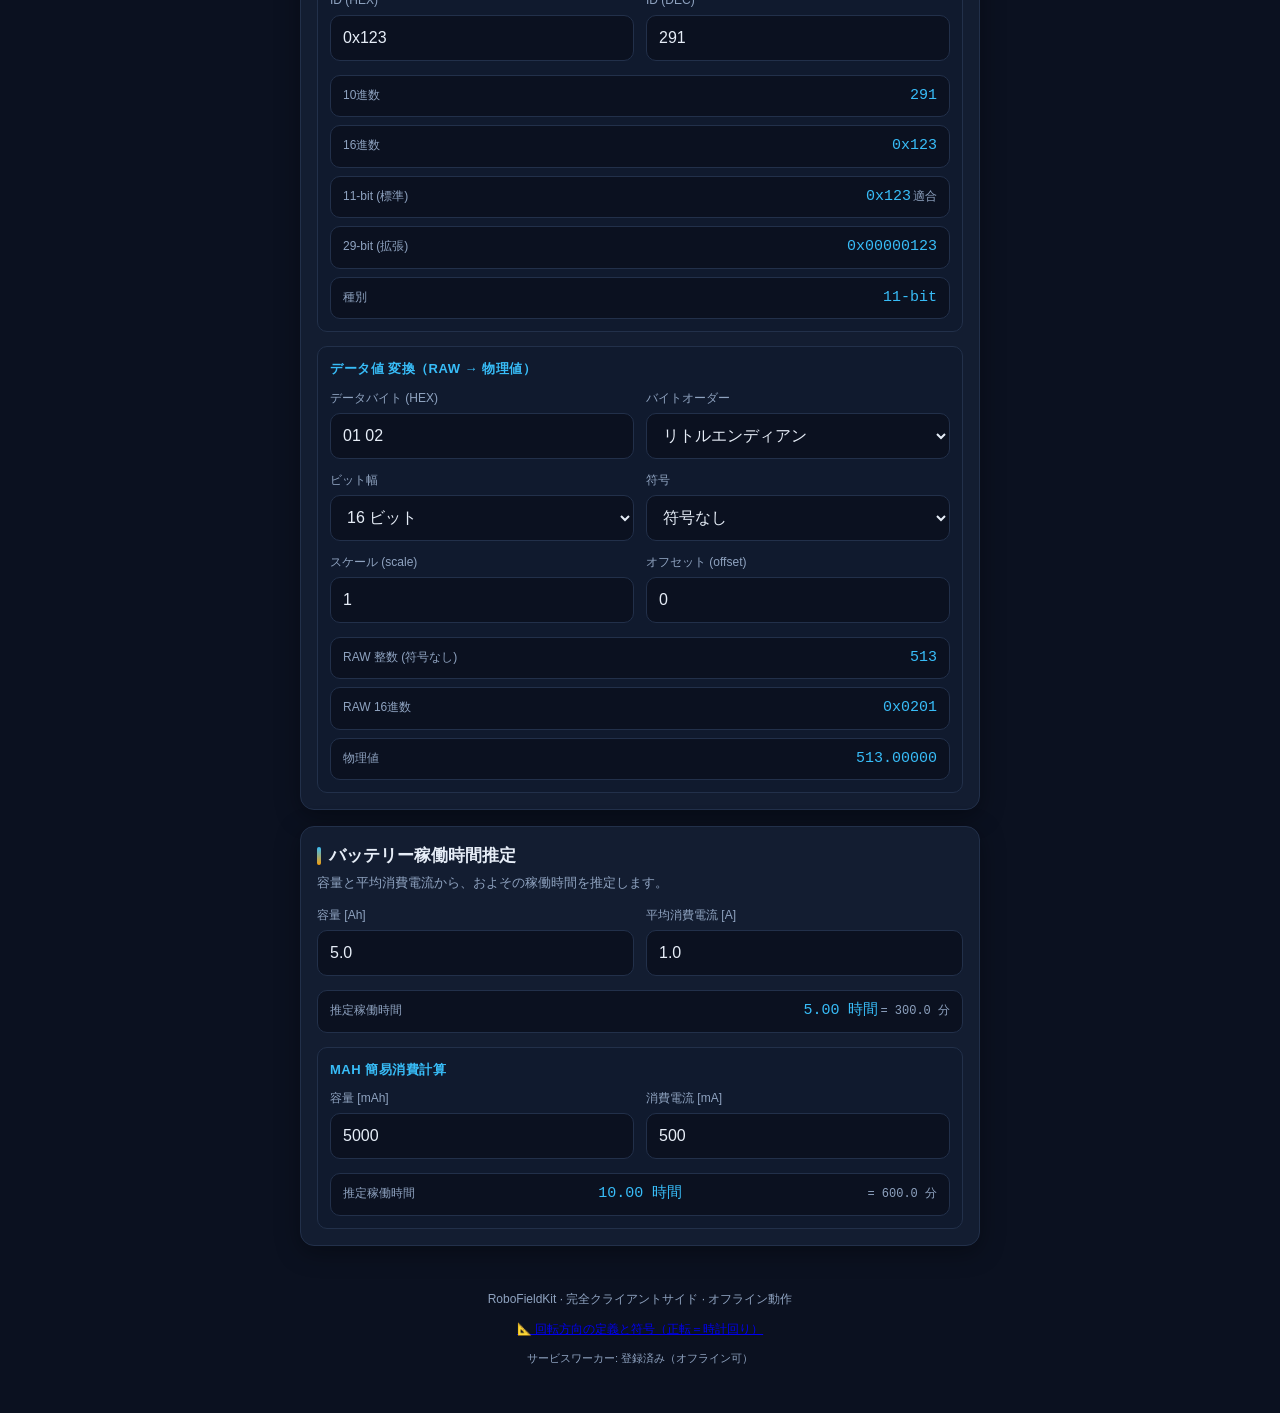
==== commit ffbf3e60: "docs: 回転方向の定義をWebページ化（白黒ベース）・トップからリンク" ====
--- a/index.html
+++ b/index.html
@@ -249,6 +249,7 @@
 
   <footer class="app-footer">
     <p>RoboFieldKit · 完全クライアントサイド · オフライン動作</p>
+    <p><a href="docs/rotation-convention.html">📐 回転方向の定義と符号（正転＝時計回り）</a></p>
     <p id="sw-status" class="sw-status">サービスワーカー: 確認中…</p>
   </footer>
 
